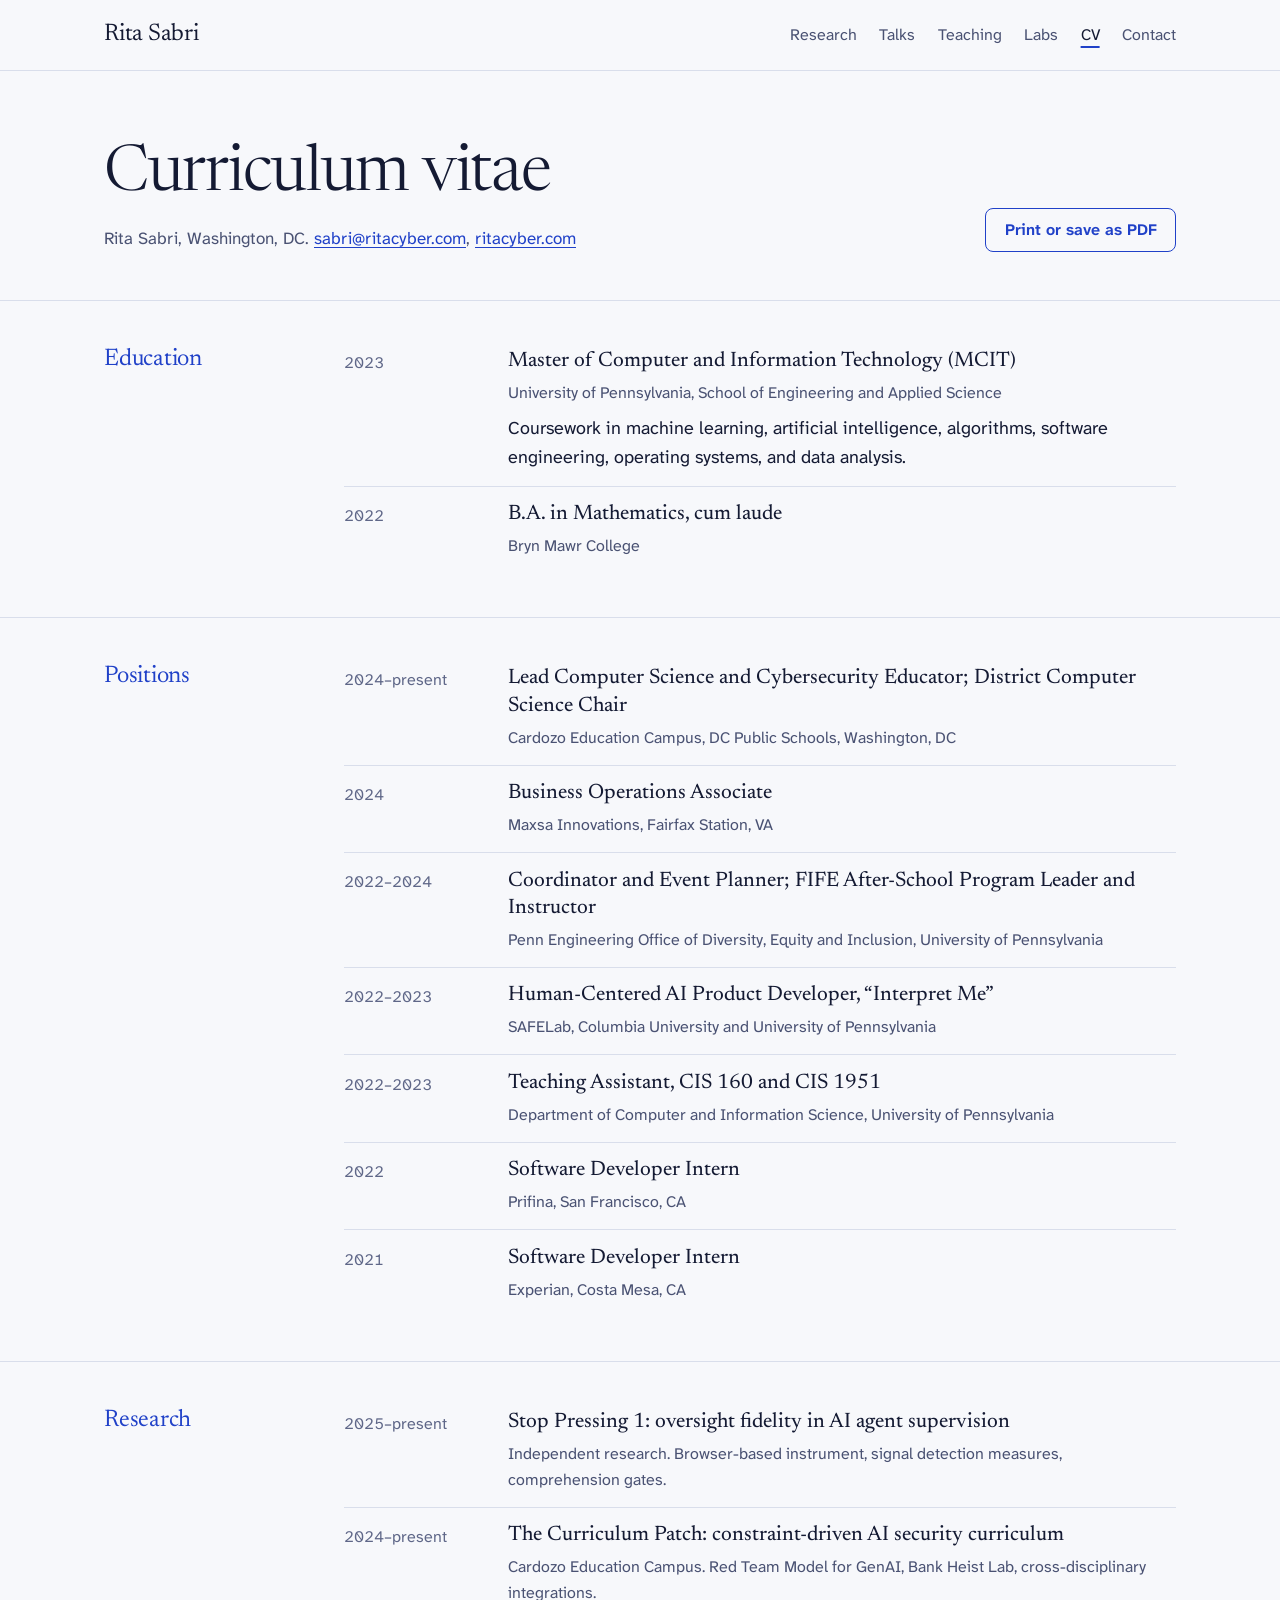
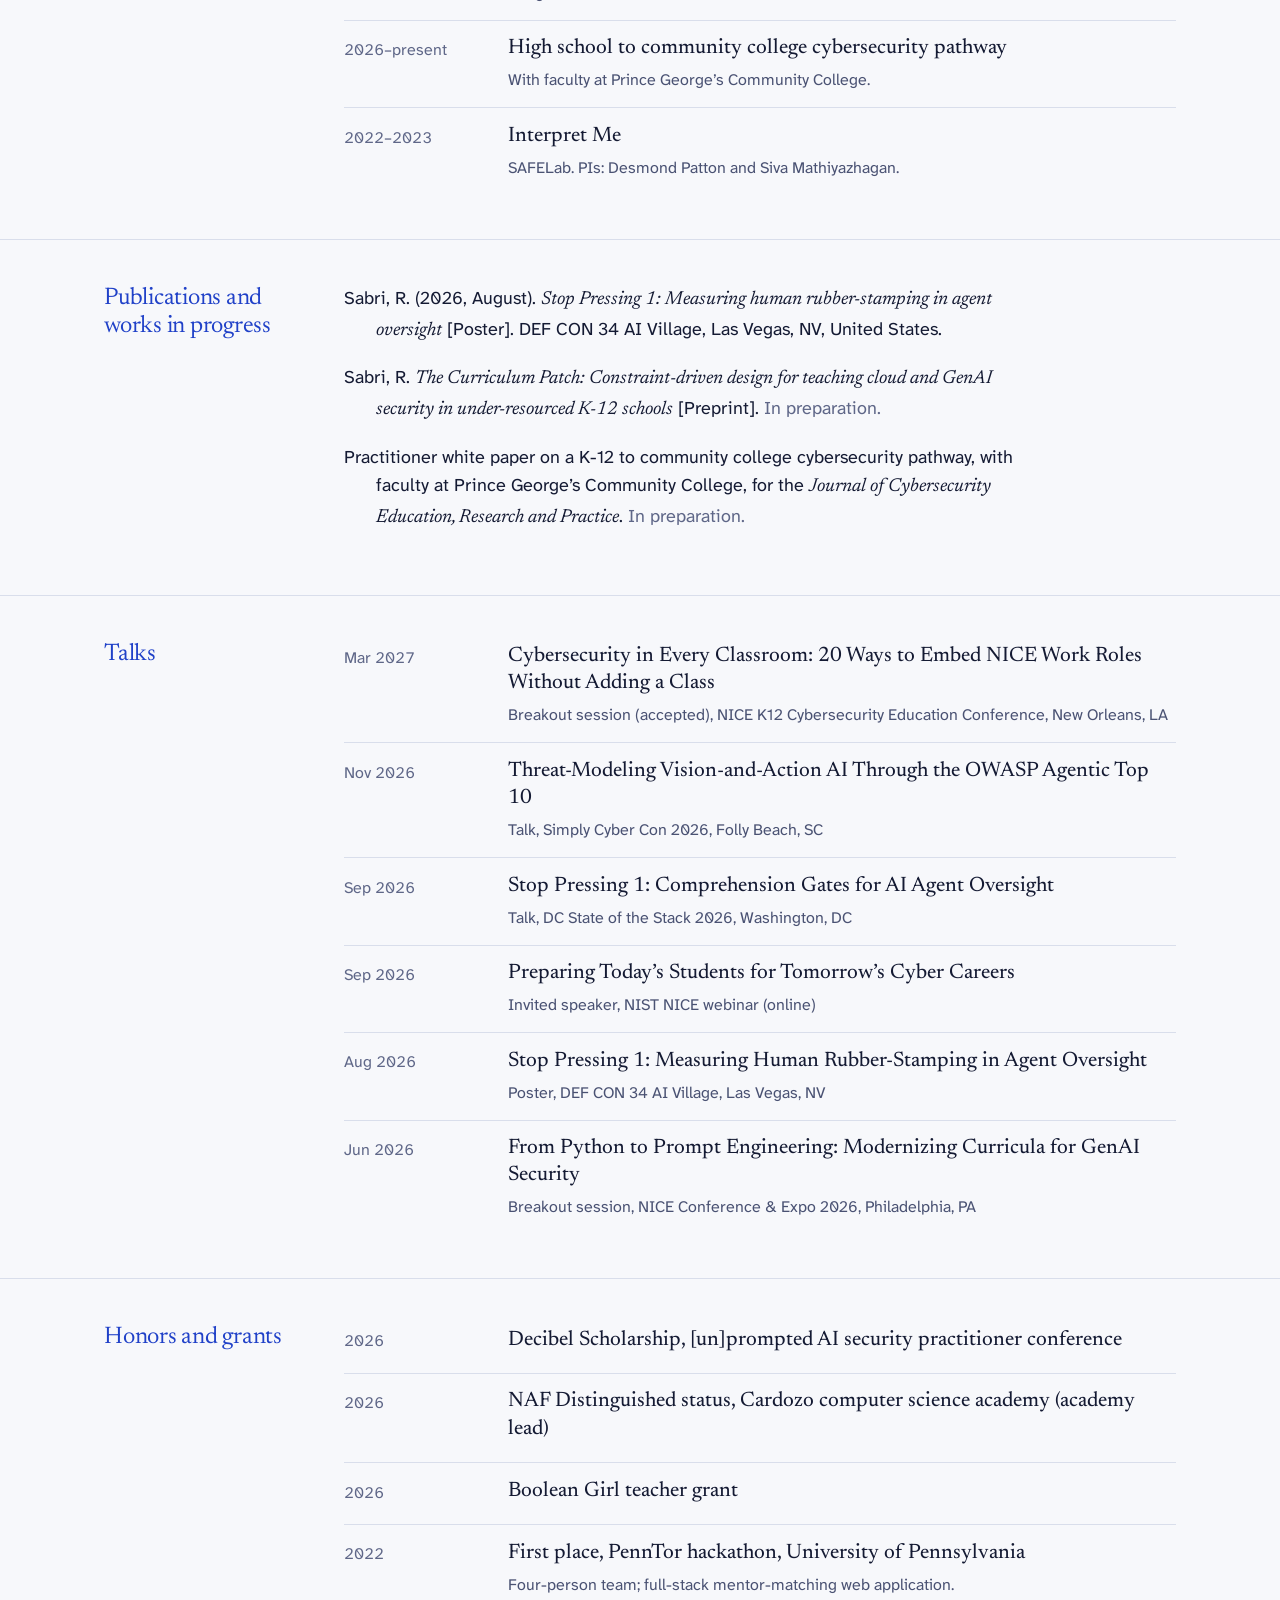
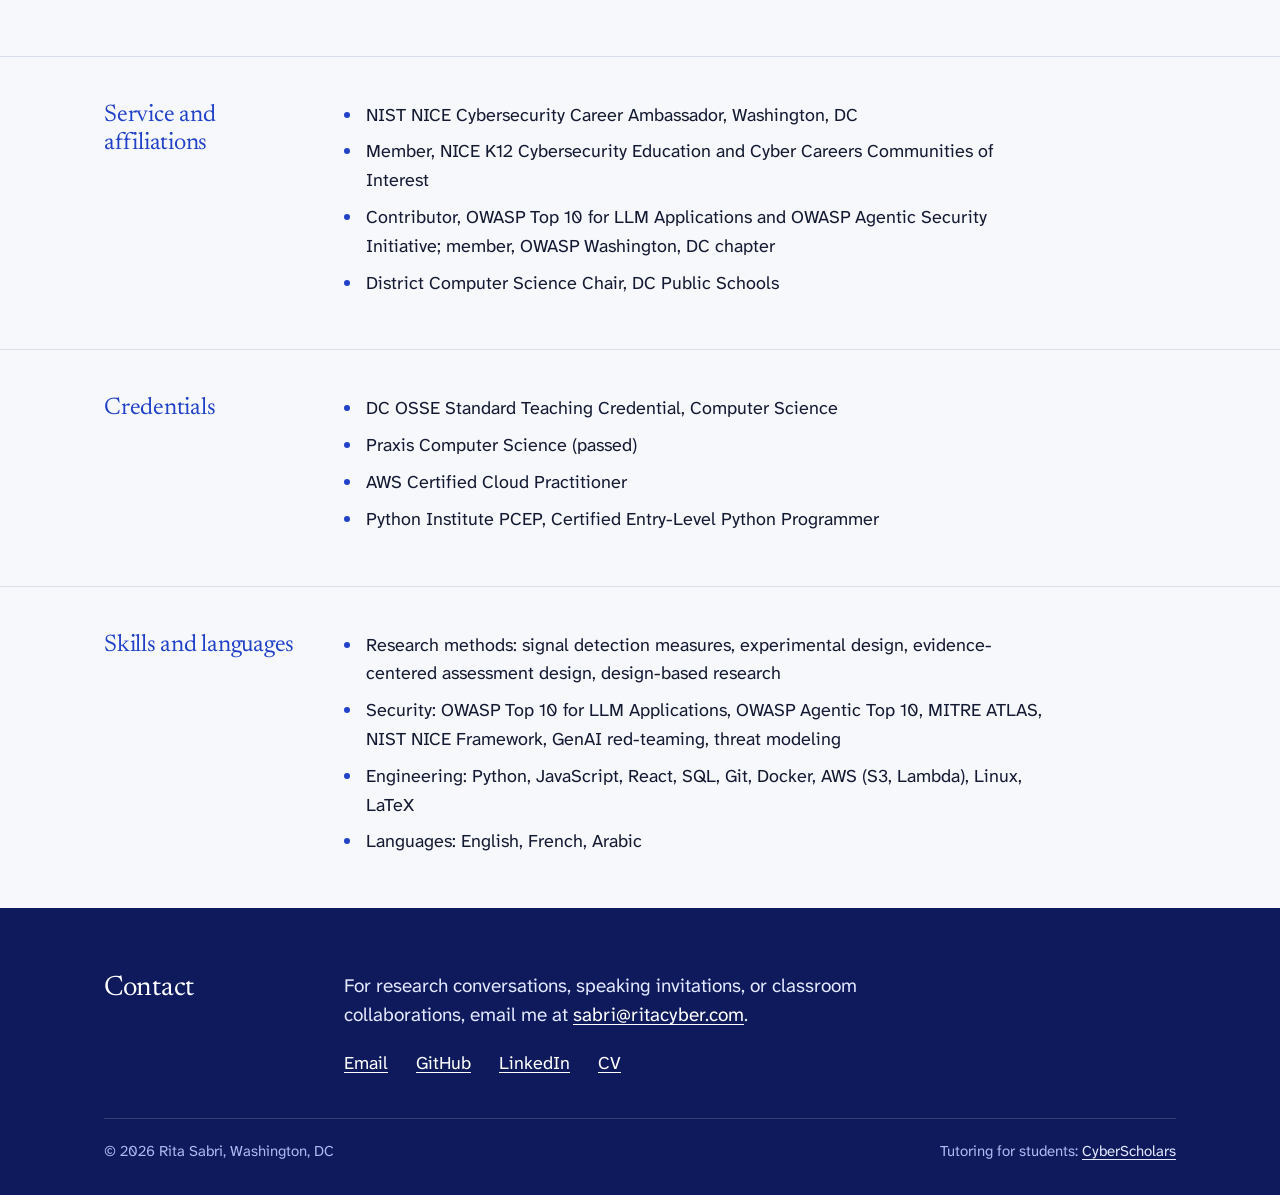
==== cv/index.html @ d837e3ff "Redesign: academic site with full CV, talks, research, labs" ====
<!doctype html>
<html lang="en">
<head>
<meta charset="utf-8">
<meta name="viewport" content="width=device-width, initial-scale=1">
<title>CV | Rita Sabri</title>
<meta name="description" content="Curriculum vitae of Rita Sabri: education, positions, research, talks, honors, and service.">
<link rel="canonical" href="https://ritacyber.com/cv/">
<meta property="og:type" content="website">
<meta property="og:site_name" content="Rita Sabri">
<meta property="og:title" content="Rita Sabri, CV">
<meta property="og:description" content="Curriculum vitae of Rita Sabri: education, positions, research, talks, honors, and service.">
<meta property="og:url" content="https://ritacyber.com/cv/">
<meta property="og:image" content="https://ritacyber.com/assets/og-image.png">
<meta property="og:image:width" content="1200">
<meta property="og:image:height" content="630">
<meta name="twitter:card" content="summary_large_image">
<meta name="theme-color" content="#F7F8FB" media="(prefers-color-scheme: light)">
<meta name="theme-color" content="#0C1126" media="(prefers-color-scheme: dark)">
<link rel="icon" href="../assets/favicon.svg" type="image/svg+xml">
<link rel="preload" href="../assets/fonts/newsreader-latin-standard-normal.woff2" as="font" type="font/woff2" crossorigin>
<link rel="preload" href="../assets/fonts/atkinson-hyperlegible-next-latin-wght-normal.woff2" as="font" type="font/woff2" crossorigin>
<link rel="stylesheet" href="../assets/site.css">
</head>
<body>
<a class="skip-link" href="#main">Skip to content</a>
<header class="site-header">
  <div class="wrap">
    <a class="wordmark" href="../">Rita Sabri</a>
    <nav class="site-nav" aria-label="Main">
      <ul>
        <li><a href="../research/">Research</a></li>
        <li><a href="../talks/">Talks</a></li>
        <li><a href="../teaching/">Teaching</a></li>
        <li><a href="../labs/">Labs</a></li>
        <li><a href="../cv/" aria-current="page">CV</a></li>
        <li><a href="#contact">Contact</a></li>
      </ul>
    </nav>
  </div>
</header>

<main id="main">
<div class="cv-page">
<header class="page-head wrap">
  <div class="cv-head">
    <div>
      <h1>Curriculum vitae</h1>
      <p class="cv-contact">Rita Sabri, Washington, DC. <a href="mailto:sabri@ritacyber.com">sabri@ritacyber.com</a>, <a href="https://ritacyber.com/">ritacyber.com</a></p>
    </div>
    <button type="button" class="btn no-print" data-print hidden>Print or save as PDF</button>
  </div>
</header>

<section class="section" aria-labelledby="cv-education">
  <div class="wrap row">
    <h2 class="margin-label" id="cv-education">Education</h2>
    <ul class="entries">
      <li class="entry">
        <span class="entry-date">2023</span>
        <div class="entry-body">
          <p class="entry-title">Master of Computer and Information Technology (MCIT)</p>
          <p class="entry-meta">University of Pennsylvania, School of Engineering and Applied Science</p>
          <p>Coursework in machine learning, artificial intelligence, algorithms, software engineering, operating systems, and data analysis.</p>
        </div>
      </li>
      <li class="entry">
        <span class="entry-date">2022</span>
        <div class="entry-body">
          <p class="entry-title">B.A. in Mathematics, cum laude</p>
          <p class="entry-meta">Bryn Mawr College</p>
        </div>
      </li>
    </ul>
  </div>
</section>

<section class="section" aria-labelledby="cv-positions">
  <div class="wrap row">
    <h2 class="margin-label" id="cv-positions">Positions</h2>
    <ul class="entries">
      <li class="entry">
        <span class="entry-date">2024&ndash;present</span>
        <div class="entry-body">
          <p class="entry-title">Lead Computer Science and Cybersecurity Educator; District Computer Science Chair</p>
          <p class="entry-meta">Cardozo Education Campus, DC Public Schools, Washington, DC</p>
        </div>
      </li>
      <li class="entry">
        <span class="entry-date">2024</span>
        <div class="entry-body">
          <p class="entry-title">Business Operations Associate</p>
          <p class="entry-meta">Maxsa Innovations, Fairfax Station, VA</p>
        </div>
      </li>
      <li class="entry">
        <span class="entry-date">2022&ndash;2024</span>
        <div class="entry-body">
          <p class="entry-title">Coordinator and Event Planner; FIFE After-School Program Leader and Instructor</p>
          <p class="entry-meta">Penn Engineering Office of Diversity, Equity and Inclusion, University of Pennsylvania</p>
        </div>
      </li>
      <li class="entry">
        <span class="entry-date">2022&ndash;2023</span>
        <div class="entry-body">
          <p class="entry-title">Human-Centered AI Product Developer, &ldquo;Interpret Me&rdquo;</p>
          <p class="entry-meta">SAFELab, Columbia University and University of Pennsylvania</p>
        </div>
      </li>
      <li class="entry">
        <span class="entry-date">2022&ndash;2023</span>
        <div class="entry-body">
          <p class="entry-title">Teaching Assistant, CIS 160 and CIS 1951</p>
          <p class="entry-meta">Department of Computer and Information Science, University of Pennsylvania</p>
        </div>
      </li>
      <li class="entry">
        <span class="entry-date">2022</span>
        <div class="entry-body">
          <p class="entry-title">Software Developer Intern</p>
          <p class="entry-meta">Prifina, San Francisco, CA</p>
        </div>
      </li>
      <li class="entry">
        <span class="entry-date">2021</span>
        <div class="entry-body">
          <p class="entry-title">Software Developer Intern</p>
          <p class="entry-meta">Experian, Costa Mesa, CA</p>
        </div>
      </li>
    </ul>
  </div>
</section>

<section class="section" aria-labelledby="cv-research">
  <div class="wrap row">
    <h2 class="margin-label" id="cv-research">Research</h2>
    <ul class="entries">
      <li class="entry">
        <span class="entry-date">2025&ndash;present</span>
        <div class="entry-body">
          <p class="entry-title">Stop Pressing 1: oversight fidelity in AI agent supervision</p>
          <p class="entry-meta">Independent research. Browser-based instrument, signal detection measures, comprehension gates.</p>
        </div>
      </li>
      <li class="entry">
        <span class="entry-date">2024&ndash;present</span>
        <div class="entry-body">
          <p class="entry-title">The Curriculum Patch: constraint-driven AI security curriculum</p>
          <p class="entry-meta">Cardozo Education Campus. Red Team Model for GenAI, Bank Heist Lab, cross-disciplinary integrations.</p>
        </div>
      </li>
      <li class="entry">
        <span class="entry-date">2026&ndash;present</span>
        <div class="entry-body">
          <p class="entry-title">High school to community college cybersecurity pathway</p>
          <p class="entry-meta">With faculty at Prince George&rsquo;s Community College.</p>
        </div>
      </li>
      <li class="entry">
        <span class="entry-date">2022&ndash;2023</span>
        <div class="entry-body">
          <p class="entry-title">Interpret Me</p>
          <p class="entry-meta">SAFELab. PIs: Desmond Patton and Siva Mathiyazhagan.</p>
        </div>
      </li>
    </ul>
  </div>
</section>

<section class="section" aria-labelledby="cv-pubs">
  <div class="wrap row">
    <h2 class="margin-label" id="cv-pubs">Publications and works in progress</h2>
    <ul class="cites">
      <li>Sabri, R. (2026, August). <cite>Stop Pressing 1: Measuring human rubber-stamping in agent oversight</cite> [Poster]. DEF CON 34 AI Village, Las Vegas, NV, United States.</li>
      <li>Sabri, R. <cite>The Curriculum Patch: Constraint-driven design for teaching cloud and GenAI security in under-resourced K-12 schools</cite> [Preprint]. <span class="status">In preparation.</span></li>
      <li>Practitioner white paper on a K-12 to community college cybersecurity pathway, with faculty at Prince George&rsquo;s Community College, for the <cite>Journal of Cybersecurity Education, Research and Practice</cite>. <span class="status">In preparation.</span></li>
    </ul>
  </div>
</section>

<section class="section" aria-labelledby="cv-talks">
  <div class="wrap row">
    <h2 class="margin-label" id="cv-talks">Talks</h2>
    <ul class="entries">
      <li class="entry">
        <span class="entry-date">Mar 2027</span>
        <div class="entry-body">
          <p class="entry-title">Cybersecurity in Every Classroom: 20 Ways to Embed NICE Work Roles Without Adding a Class</p>
          <p class="entry-meta">Breakout session (accepted), NICE K12 Cybersecurity Education Conference, New Orleans, LA</p>
        </div>
      </li>
      <li class="entry">
        <span class="entry-date">Nov 2026</span>
        <div class="entry-body">
          <p class="entry-title">Threat-Modeling Vision-and-Action AI Through the OWASP Agentic Top 10</p>
          <p class="entry-meta">Talk, Simply Cyber Con 2026, Folly Beach, SC</p>
        </div>
      </li>
      <li class="entry">
        <span class="entry-date">Sep 2026</span>
        <div class="entry-body">
          <p class="entry-title">Stop Pressing 1: Comprehension Gates for AI Agent Oversight</p>
          <p class="entry-meta">Talk, DC State of the Stack 2026, Washington, DC</p>
        </div>
      </li>
      <li class="entry">
        <span class="entry-date">Sep 2026</span>
        <div class="entry-body">
          <p class="entry-title">Preparing Today&rsquo;s Students for Tomorrow&rsquo;s Cyber Careers</p>
          <p class="entry-meta">Invited speaker, NIST NICE webinar (online)</p>
        </div>
      </li>
      <li class="entry">
        <span class="entry-date">Aug 2026</span>
        <div class="entry-body">
          <p class="entry-title">Stop Pressing 1: Measuring Human Rubber-Stamping in Agent Oversight</p>
          <p class="entry-meta">Poster, DEF CON 34 AI Village, Las Vegas, NV</p>
        </div>
      </li>
      <li class="entry">
        <span class="entry-date">Jun 2026</span>
        <div class="entry-body">
          <p class="entry-title">From Python to Prompt Engineering: Modernizing Curricula for GenAI Security</p>
          <p class="entry-meta">Breakout session, NICE Conference &amp; Expo 2026, Philadelphia, PA</p>
        </div>
      </li>
    </ul>
  </div>
</section>

<section class="section" aria-labelledby="cv-honors">
  <div class="wrap row">
    <h2 class="margin-label" id="cv-honors">Honors and grants</h2>
    <ul class="entries">
      <li class="entry">
        <span class="entry-date">2026</span>
        <div class="entry-body">
          <p class="entry-title">Decibel Scholarship, [un]prompted AI security practitioner conference</p>
        </div>
      </li>
      <li class="entry">
        <span class="entry-date">2026</span>
        <div class="entry-body">
          <p class="entry-title">NAF Distinguished status, Cardozo computer science academy (academy lead)</p>
        </div>
      </li>
      <li class="entry">
        <span class="entry-date">2026</span>
        <div class="entry-body">
          <p class="entry-title">Boolean Girl teacher grant</p>
        </div>
      </li>
      <li class="entry">
        <span class="entry-date">2022</span>
        <div class="entry-body">
          <p class="entry-title">First place, PennTor hackathon, University of Pennsylvania</p>
          <p class="entry-meta">Four-person team; full-stack mentor-matching web application.</p>
        </div>
      </li>
    </ul>
  </div>
</section>

<section class="section" aria-labelledby="cv-service">
  <div class="wrap row">
    <h2 class="margin-label" id="cv-service">Service and affiliations</h2>
    <ul class="plain-list">
      <li>NIST NICE Cybersecurity Career Ambassador, Washington, DC</li>
      <li>Member, NICE K12 Cybersecurity Education and Cyber Careers Communities of Interest</li>
      <li>Contributor, OWASP Top 10 for LLM Applications and OWASP Agentic Security Initiative; member, OWASP Washington, DC chapter</li>
      <li>District Computer Science Chair, DC Public Schools</li>
    </ul>
  </div>
</section>

<section class="section" aria-labelledby="cv-credentials">
  <div class="wrap row">
    <h2 class="margin-label" id="cv-credentials">Credentials</h2>
    <ul class="plain-list">
      <li>DC OSSE Standard Teaching Credential, Computer Science</li>
      <li>Praxis Computer Science (passed)</li>
      <li>AWS Certified Cloud Practitioner</li>
      <li>Python Institute PCEP, Certified Entry-Level Python Programmer</li>
    </ul>
  </div>
</section>

<section class="section" aria-labelledby="cv-skills">
  <div class="wrap row">
    <h2 class="margin-label" id="cv-skills">Skills and languages</h2>
    <ul class="plain-list">
      <li>Research methods: signal detection measures, experimental design, evidence-centered assessment design, design-based research</li>
      <li>Security: OWASP Top 10 for LLM Applications, OWASP Agentic Top 10, MITRE ATLAS, NIST NICE Framework, GenAI red-teaming, threat modeling</li>
      <li>Engineering: Python, JavaScript, React, SQL, Git, Docker, AWS (S3, Lambda), Linux, LaTeX</li>
      <li>Languages: English, French, Arabic</li>
    </ul>
  </div>
</section>
</div>
</main>

<footer class="site-footer" id="contact">
  <div class="wrap">
    <div class="footer-grid">
      <h2>Contact</h2>
      <div>
        <p class="contact-lede">For research conversations, speaking invitations, or classroom collaborations, email me at <a href="mailto:sabri@ritacyber.com">sabri@ritacyber.com</a>.</p>
        <ul class="contact-links">
          <li><a href="mailto:sabri@ritacyber.com">Email</a></li>
          <li><a href="https://github.com/ritasabri">GitHub</a></li>
          <li><a href="https://www.linkedin.com/in/rita-sabri-b4225b107/">LinkedIn</a></li>
          <li><a href="../cv/">CV</a></li>
        </ul>
      </div>
    </div>
    <div class="fineprint">
      <span>&copy; <span data-year>2026</span> Rita Sabri, Washington, DC</span>
      <span>Tutoring for students: <a href="../tutoring/">CyberScholars</a></span>
    </div>
  </div>
</footer>

<script src="../assets/site.js" defer></script>
</body>
</html>
---- assets/site.css ----
/* ==========================================================================
   ritacyber.com
   Cobalt ink on paper, with a highlighter for the few things worth marking.
   Type: Newsreader (headings), Atkinson Hyperlegible Next (text),
         Atkinson Hyperlegible Mono (the agent prompt only).
   Fonts are self-hosted in /assets/fonts (SIL Open Font License).
   ========================================================================== */

@font-face {
  font-family: "Newsreader";
  src: url("fonts/newsreader-latin-standard-normal.woff2") format("woff2-variations"),
       url("fonts/newsreader-latin-standard-normal.woff2") format("woff2");
  font-weight: 200 800;
  font-style: normal;
  font-display: swap;
}
@font-face {
  font-family: "Newsreader";
  src: url("fonts/newsreader-latin-wght-italic.woff2") format("woff2-variations"),
       url("fonts/newsreader-latin-wght-italic.woff2") format("woff2");
  font-weight: 200 800;
  font-style: italic;
  font-display: swap;
}
@font-face {
  font-family: "Atkinson Hyperlegible Next";
  src: url("fonts/atkinson-hyperlegible-next-latin-wght-normal.woff2") format("woff2-variations"),
       url("fonts/atkinson-hyperlegible-next-latin-wght-normal.woff2") format("woff2");
  font-weight: 200 800;
  font-style: normal;
  font-display: swap;
}
@font-face {
  font-family: "Atkinson Hyperlegible Next";
  src: url("fonts/atkinson-hyperlegible-next-latin-wght-italic.woff2") format("woff2-variations"),
       url("fonts/atkinson-hyperlegible-next-latin-wght-italic.woff2") format("woff2");
  font-weight: 200 800;
  font-style: italic;
  font-display: swap;
}
@font-face {
  font-family: "Atkinson Hyperlegible Mono";
  src: url("fonts/atkinson-hyperlegible-mono-latin-wght-normal.woff2") format("woff2-variations"),
       url("fonts/atkinson-hyperlegible-mono-latin-wght-normal.woff2") format("woff2");
  font-weight: 200 800;
  font-style: normal;
  font-display: swap;
}

/* ---------- Tokens ---------- */
:root {
  --paper: #F7F8FB;
  --sheet: #FFFFFF;
  --ink: #141A33;
  --ink-2: #4A5273;
  --ink-3: #5F6788;
  --cobalt: #2041C8;
  --cobalt-tint: #E6EBFA;
  --on-cobalt: #FFFFFF;
  --night: #0E1A5C;
  --night-text: #E3E8FF;
  --night-muted: #AEB9F2;
  --hl: #F7E36A;
  --rule: #D9DEEB;

  --serif: "Newsreader", "Iowan Old Style", Georgia, serif;
  --sans: "Atkinson Hyperlegible Next", "Atkinson Hyperlegible", system-ui, -apple-system, "Segoe UI", sans-serif;
  --mono: "Atkinson Hyperlegible Mono", ui-monospace, "SF Mono", Menlo, Consolas, monospace;

  --margin-col: 12rem;
  color-scheme: light;
}

@media (prefers-color-scheme: dark) {
  :root:not([data-theme="light"]) {
    --paper: #0C1126;
    --sheet: #121A36;
    --ink: #E6E9F5;
    --ink-2: #AEB5D2;
    --ink-3: #959DBF;
    --cobalt: #93A9FF;
    --cobalt-tint: #1B2550;
    --on-cobalt: #0C1126;
    --night: #070D2E;
    --hl: rgba(247, 214, 64, 0.42);
    --rule: #263055;
    color-scheme: dark;
  }
}
:root[data-theme="dark"] {
  --paper: #0C1126;
  --sheet: #121A36;
  --ink: #E6E9F5;
  --ink-2: #AEB5D2;
  --ink-3: #959DBF;
  --cobalt: #93A9FF;
  --cobalt-tint: #1B2550;
  --on-cobalt: #0C1126;
  --night: #070D2E;
  --hl: rgba(247, 214, 64, 0.42);
  --rule: #263055;
  color-scheme: dark;
}

/* ---------- Base ---------- */
*, *::before, *::after { box-sizing: border-box; }

html {
  -webkit-text-size-adjust: 100%;
  text-size-adjust: 100%;
  scroll-padding-top: 1.5rem;
}

body {
  margin: 0;
  background: var(--paper);
  color: var(--ink);
  font-family: var(--sans);
  font-size: 1.125rem;
  line-height: 1.6;
  font-kerning: normal;
  -webkit-font-smoothing: antialiased;
}

img { max-width: 100%; height: auto; display: block; }

p { margin: 0 0 1rem; }

a {
  color: var(--cobalt);
  text-decoration-line: underline;
  text-decoration-thickness: 1px;
  text-underline-offset: 0.18em;
}
a:hover { text-decoration-thickness: 2px; }

:focus-visible {
  outline: 3px solid var(--cobalt);
  outline-offset: 3px;
  border-radius: 3px;
}

::selection { background: var(--hl); color: var(--ink); }

h1, h2, h3, h4 {
  font-family: var(--serif);
  font-weight: 400;
  font-optical-sizing: auto;
  color: var(--ink);
  line-height: 1.15;
  letter-spacing: -0.01em;
  margin: 0 0 0.5em;
}

em, cite { font-style: italic; }
cite { font-family: var(--serif); font-size: 1.04em; }

code, kbd, pre { font-family: var(--mono); }
:where(p, li, dd) > code {
  font-size: 0.9em;
  padding: 0.08em 0.32em;
  border-radius: 4px;
  background: var(--cobalt-tint);
  color: var(--ink);
}

/* The highlighter: used on a phrase or two per page, never in headings. */
mark {
  color: inherit;
  background: linear-gradient(100deg, transparent 0.15em, var(--hl) 0.3em, var(--hl) calc(100% - 0.3em), transparent calc(100% - 0.15em));
  background-size: 100% 0.95em;
  background-position: 0 72%;
  background-repeat: no-repeat;
  padding: 0 0.15em;
  -webkit-box-decoration-break: clone;
  box-decoration-break: clone;
}

.skip-link {
  position: absolute;
  left: 1rem;
  top: -4rem;
  z-index: 10;
  background: var(--cobalt);
  color: var(--on-cobalt);
  padding: 0.6rem 1rem;
  border-radius: 6px;
  text-decoration: none;
}
.skip-link:focus { top: 1rem; }

.visually-hidden {
  position: absolute !important;
  width: 1px; height: 1px;
  overflow: hidden;
  clip: rect(0 0 0 0);
  white-space: nowrap;
}

/* ---------- Layout ---------- */
.wrap {
  max-width: 72rem;
  margin-inline: auto;
  padding-inline: clamp(1rem, 4vw, 2.5rem);
}

/* A two-column "page with a margin": section names and dates live in the
   margin, the reading column stays under ~70 characters. */
.row {
  display: grid;
  gap: 1rem 3rem;
}
@media (min-width: 56rem) {
  .row { grid-template-columns: var(--margin-col) minmax(0, 1fr); }
}

.section {
  padding-block: clamp(2.75rem, 6vw, 4.75rem);
  border-top: 1px solid var(--rule);
}

.margin-label {
  font-family: var(--serif);
  font-size: 1.5rem;
  line-height: 1.2;
  color: var(--cobalt);
  margin: 0;
}
@media (min-width: 56rem) {
  .margin-label { position: sticky; top: 1.5rem; align-self: start; }
}

.measure { max-width: 40rem; }
.more { margin: 1.5rem 0 0; }

/* ---------- Header ---------- */
.site-header {
  border-bottom: 1px solid var(--rule);
}
.site-header .wrap {
  display: flex;
  flex-wrap: wrap;
  align-items: baseline;
  justify-content: space-between;
  gap: 0.4rem 2rem;
  padding-block: 1.1rem;
}
.wordmark {
  font-family: var(--serif);
  font-size: 1.5rem;
  line-height: 1.2;
  color: var(--ink);
  text-decoration: none;
  letter-spacing: -0.01em;
}
.site-nav ul {
  display: flex;
  flex-wrap: wrap;
  gap: 0.15rem 1.4rem;
  list-style: none;
  margin: 0;
  padding: 0;
}
.site-nav a {
  display: inline-block;
  padding-block: 0.3rem;
  font-size: 1rem;
  color: var(--ink-2);
  text-decoration: none;
}
.site-nav a:hover { color: var(--ink); text-decoration: underline; text-decoration-color: var(--rule); text-decoration-thickness: 2px; text-underline-offset: 0.4em; }
.site-nav a[aria-current="page"] {
  color: var(--ink);
  text-decoration: underline;
  text-decoration-color: var(--cobalt);
  text-decoration-thickness: 2px;
  text-underline-offset: 0.4em;
}
@media (max-width: 30rem) {
  .site-nav ul { gap: 0.1rem 1rem; }
}

/* ---------- Buttons ---------- */
.actions {
  display: flex;
  flex-wrap: wrap;
  gap: 0.75rem;
  margin-top: 1.75rem;
}
.btn {
  display: inline-flex;
  align-items: center;
  gap: 0.5rem;
  padding: 0.7rem 1.15rem;
  border: 1.5px solid var(--cobalt);
  border-radius: 8px;
  background: transparent;
  color: var(--cobalt);
  font: inherit;
  font-size: 1rem;
  font-weight: 650;
  line-height: 1.2;
  text-decoration: none;
  cursor: pointer;
}
.btn:hover { background: var(--cobalt-tint); }
.btn-primary {
  background: var(--cobalt);
  color: var(--on-cobalt);
}
.btn-primary:hover { background: var(--cobalt); filter: brightness(1.12); }

/* ---------- Home: hero ---------- */
.hero { padding-block: clamp(2.75rem, 7vw, 5.5rem) clamp(2.75rem, 6vw, 4.5rem); }
.hero-grid {
  display: grid;
  gap: 2.75rem;
  align-items: center;
}
@media (min-width: 62rem) {
  .hero-grid { grid-template-columns: minmax(0, 1.2fr) minmax(0, 1fr); gap: 4rem; }
}
.portrait {
  width: 6.5rem;
  height: 6.5rem;
  border-radius: 50%;
  object-fit: cover;
  margin-bottom: 1.5rem;
  border: 3px solid var(--sheet);
  box-shadow: 0 0 0 1px var(--rule);
}
.name {
  font-size: clamp(3rem, 7.5vw, 4.75rem);
  font-weight: 340;
  line-height: 0.98;
  letter-spacing: -0.025em;
  margin: 0 0 1.25rem;
}
.role {
  font-family: var(--serif);
  font-size: clamp(1.375rem, 2.4vw, 1.75rem);
  line-height: 1.32;
  max-width: 33rem;
  margin: 0 0 1.25rem;
}
.intro {
  max-width: 37rem;
  color: var(--ink-2);
  margin: 0;
}
.creds {
  max-width: 37rem;
  margin: 1rem 0 0;
  padding-top: 1rem;
  border-top: 1px solid var(--rule);
  color: var(--ink-3);
  font-size: 1rem;
  line-height: 1.55;
}

/* ---------- Home: the agent approval prompt ---------- */
.prompt { margin: 0; }
.prompt-card {
  background: var(--night);
  color: var(--night-text);
  border-radius: 14px;
  padding: 1.4rem 1.5rem 1.5rem;
  box-shadow: 0 30px 60px -36px rgba(14, 26, 92, 0.65);
  font-size: 1.0625rem;
}
@media (prefers-color-scheme: dark) {
  :root:not([data-theme="light"]) .prompt-card { box-shadow: 0 0 0 1px var(--rule); }
}
:root[data-theme="dark"] .prompt-card { box-shadow: 0 0 0 1px var(--rule); }

.prompt-bar {
  display: flex;
  align-items: center;
  gap: 0.55rem;
  margin: 0 0 1.1rem;
  color: var(--night-muted);
  font-size: 0.9375rem;
}
.prompt-bar .dot {
  width: 0.55rem;
  height: 0.55rem;
  border-radius: 50%;
  background: #7C93FF;
  flex: none;
}
.prompt-bar code { font-size: 0.9em; color: var(--night-text); }
.prompt-text { margin: 0 0 0.5rem; }
.prompt-cmd {
  margin: 0 0 1.1rem;
  padding: 0.8rem 1rem;
  border-radius: 8px;
  background: rgba(255, 255, 255, 0.07);
  border: 1px solid rgba(255, 255, 255, 0.14);
  color: #FFFFFF;
  font-size: 1.125rem;
  line-height: 1.4;
  overflow-x: auto;
}
.prompt-cmd .typo { border-radius: 2px; }
.prompt-cmd .typo.is-marked {
  color: #141A33;
  background: linear-gradient(#F7E36A, #F7E36A) no-repeat left / 100% 100%;
}
@media (prefers-reduced-motion: no-preference) {
  .prompt-cmd .typo.is-marked { animation: swipe 0.45s 0.05s ease-out both; }
  @keyframes swipe {
    from { background-size: 0% 100%; color: #FFFFFF; }
    to { background-size: 100% 100%; color: #141A33; }
  }
}
.prompt-actions {
  display: flex;
  flex-wrap: wrap;
  gap: 0.75rem;
  margin-top: 0.75rem;
}
.prompt-actions[hidden] { display: none; }
.prompt-actions button {
  display: inline-flex;
  align-items: center;
  gap: 0.65rem;
  padding: 0.55rem 1.05rem 0.55rem 0.6rem;
  border: 1px solid rgba(255, 255, 255, 0.28);
  border-radius: 8px;
  background: transparent;
  color: #FFFFFF;
  font: inherit;
  font-size: 1rem;
  cursor: pointer;
}
.prompt-actions button:hover { background: rgba(255, 255, 255, 0.09); }
.prompt-card :focus-visible { outline-color: #F7E36A; }
.prompt-actions kbd {
  display: inline-block;
  min-width: 1.7rem;
  padding: 0.1rem 0.4rem;
  border-radius: 5px;
  background: #FFFFFF;
  color: var(--night);
  font-size: 0.9375rem;
  text-align: center;
  box-shadow: 0 2px 0 #AEB9F2;
}
.prompt-result:empty { display: none; }
.prompt-result {
  margin-top: 1.1rem;
  padding-top: 1.1rem;
  border-top: 1px solid rgba(255, 255, 255, 0.16);
}
.prompt-result p { margin: 0 0 0.75rem; }
.prompt-result p:last-child { margin-bottom: 0; }
.prompt-result strong { color: #FFFFFF; }
.prompt-result code { color: #FFFFFF; background: rgba(255, 255, 255, 0.1); }
.prompt-result a { color: #FFFFFF; }
.prompt-result .linklike {
  margin-left: 1rem;
  padding: 0;
  border: 0;
  background: none;
  color: var(--night-muted);
  font: inherit;
  text-decoration: underline;
  text-underline-offset: 0.18em;
  cursor: pointer;
}
.prompt-fallback { margin-top: 0.75rem; color: var(--night-muted); }
.prompt-fallback summary { cursor: pointer; color: #FFFFFF; }
.prompt-fallback p { margin: 0.5rem 0 0; }
.prompt figcaption {
  margin-top: 0.85rem;
  font-size: 0.9375rem;
  color: var(--ink-2);
}

/* ---------- Lists: news, entries, facts ---------- */
.news {
  list-style: none;
  margin: 0;
  padding: 0;
  max-width: 44rem;
}
.news li {
  display: grid;
  grid-template-columns: 5.75rem minmax(0, 1fr);
  gap: 0 1.25rem;
  padding: 1rem 0;
  border-top: 1px solid var(--rule);
}
.news li:first-child { border-top: 0; padding-top: 0.2rem; }
.news time, .entry-date {
  color: var(--ink-3);
  font-size: 1rem;
  font-variant-numeric: tabular-nums;
  padding-top: 0.12rem;
  white-space: nowrap;
}
.news p { margin: 0; }
@media (max-width: 30rem) {
  .news li { grid-template-columns: 1fr; gap: 0.15rem; }
  .news time { font-size: 0.9375rem; }
}

.tag {
  display: inline-block;
  margin-left: 0.35rem;
  padding: 0.02rem 0.55rem;
  border-radius: 999px;
  background: var(--cobalt-tint);
  color: var(--cobalt);
  font-size: 0.8125rem;
  font-weight: 650;
  line-height: 1.5;
  vertical-align: 0.12em;
  white-space: nowrap;
  font-family: var(--sans);
  letter-spacing: 0;
}

.entries {
  list-style: none;
  margin: 0;
  padding: 0;
}
.entry {
  display: grid;
  gap: 0.2rem 1.5rem;
  padding: 1.35rem 0;
  border-top: 1px solid var(--rule);
}
.entry:first-child { border-top: 0; padding-top: 0.2rem; }
@media (min-width: 40rem) {
  .entry { grid-template-columns: 8.75rem minmax(0, 1fr); }
}
.entry-body { max-width: 44rem; }
.entry-title {
  font-family: var(--serif);
  font-size: 1.3125rem;
  font-weight: 450;
  line-height: 1.3;
  margin: 0 0 0.3rem;
}
.entry-meta {
  margin: 0;
  color: var(--ink-2);
  font-size: 1rem;
}
.entry-body > p:not(.entry-meta):not(.entry-title) { margin: 0.5rem 0 0; }
.entry-links {
  display: flex;
  flex-wrap: wrap;
  gap: 0.25rem 1.25rem;
  margin: 0.5rem 0 0;
  padding: 0;
  list-style: none;
  font-size: 1rem;
}

.facts-list {
  margin: 1.25rem 0 0;
  padding-left: 1.2rem;
}
.facts-list li { margin-bottom: 0.5rem; padding-left: 0.25rem; }
.facts-list li::marker { color: var(--cobalt); }

.subhead {
  font-family: var(--serif);
  font-size: 1.5rem;
  margin: 2.75rem 0 1rem;
}
.subhead:first-child { margin-top: 0; }

/* ---------- Home: research threads ---------- */
.threads {
  display: grid;
  gap: 2rem 2.25rem;
}
@media (min-width: 48rem) {
  .threads { grid-template-columns: repeat(3, minmax(0, 1fr)); }
}
.thread {
  border-top: 2px solid var(--cobalt);
  padding-top: 1rem;
}
.thread h3 {
  font-size: 1.5rem;
  line-height: 1.2;
  margin: 0 0 0.6rem;
}
.thread h3 a { color: var(--ink); text-decoration-color: var(--rule); }
.thread h3 a:hover { text-decoration-color: var(--cobalt); }
.thread p { margin: 0; color: var(--ink-2); font-size: 1.0625rem; }

/* ---------- Inner pages ---------- */
.page-head { padding-block: clamp(2.5rem, 6vw, 4.5rem) clamp(2rem, 4vw, 3rem); }
.page-head h1 {
  font-size: clamp(2.6rem, 6vw, 4rem);
  font-weight: 340;
  line-height: 1.02;
  letter-spacing: -0.02em;
  margin: 0 0 1rem;
}
.lede {
  max-width: 40rem;
  margin: 0;
  font-size: clamp(1.1875rem, 2vw, 1.3125rem);
  line-height: 1.5;
  color: var(--ink-2);
}

/* Research projects */
.project + .project {
  margin-top: 3rem;
  padding-top: 3rem;
  border-top: 1px solid var(--rule);
}
.project h3 {
  font-size: clamp(1.625rem, 2.8vw, 2rem);
  line-height: 1.15;
  margin: 0 0 0.35rem;
}
.project .when {
  margin: 0 0 1.25rem;
  color: var(--ink-3);
  font-size: 1rem;
}
.project-body { max-width: 42rem; }
.dl {
  display: grid;
  gap: 0.35rem 1.5rem;
  margin: 1.5rem 0 0;
  max-width: 42rem;
}
@media (min-width: 40rem) {
  .dl { grid-template-columns: 7.5rem minmax(0, 1fr); }
}
.dl dt {
  font-weight: 700;
  font-size: 1rem;
  padding-top: 0.12rem;
}
.dl dd { margin: 0 0 0.75rem; }
.dl dd ul { margin: 0; padding-left: 1.1rem; }
.dl dd li { margin-bottom: 0.35rem; }

/* Citations with hanging indents */
.cites {
  list-style: none;
  margin: 0;
  padding: 0;
  max-width: 44rem;
}
.cites li {
  margin: 0 0 1.1rem;
  padding-left: 2rem;
  text-indent: -2rem;
}
.cites .status { color: var(--ink-3); }

/* Labs */
.lab + .lab {
  margin-top: 3rem;
  padding-top: 3rem;
  border-top: 1px solid var(--rule);
}
.lab h3 { font-size: clamp(1.625rem, 2.8vw, 2rem); margin: 0 0 0.35rem; }
.lab .when { margin: 0 0 1rem; color: var(--ink-3); font-size: 1rem; }
.lab-body { max-width: 42rem; }

/* Topics list on the talks page */
.topics {
  list-style: none;
  margin: 0;
  padding: 0;
  display: grid;
  gap: 1.5rem 2.25rem;
}
@media (min-width: 48rem) { .topics { grid-template-columns: repeat(2, minmax(0, 1fr)); } }
.topics h3 { font-size: 1.3125rem; margin: 0 0 0.35rem; }
.topics p { margin: 0; color: var(--ink-2); font-size: 1.0625rem; }

/* CV */
.cv-head { display: flex; flex-wrap: wrap; align-items: end; justify-content: space-between; gap: 1.25rem 2rem; }
.cv-contact { margin: 0; color: var(--ink-2); font-size: 1.0625rem; }
.plain-list { margin: 0; padding-left: 1.2rem; max-width: 44rem; }
.plain-list li { margin-bottom: 0.5rem; padding-left: 0.2rem; }
.plain-list li::marker { color: var(--cobalt); }

.cv-page .section { padding-block: clamp(1.75rem, 3.5vw, 2.75rem); }
.cv-page .entry { padding-block: 0.9rem; }
.cv-page .entry:first-child { padding-top: 0.2rem; }

/* ---------- Footer ---------- */
.site-footer {
  background: var(--night);
  color: var(--night-text);
}
.site-footer .wrap { padding-block: clamp(2.75rem, 6vw, 4rem) 2rem; }
.site-footer h2 {
  color: #FFFFFF;
  font-size: 1.75rem;
  margin: 0;
}
.site-footer a { color: #FFFFFF; }
.contact-lede { max-width: 38rem; margin: 0 0 1.25rem; font-size: 1.1875rem; line-height: 1.5; }
.contact-links {
  display: flex;
  flex-wrap: wrap;
  gap: 0.5rem 1.75rem;
  margin: 0;
  padding: 0;
  list-style: none;
}
.fineprint {
  display: flex;
  flex-wrap: wrap;
  justify-content: space-between;
  gap: 0.5rem 2rem;
  margin-top: 2.5rem;
  padding-top: 1.25rem;
  border-top: 1px solid rgba(255, 255, 255, 0.16);
  color: var(--night-muted);
  font-size: 0.9375rem;
}
.fineprint a { color: var(--night-text); }
.footer-grid { display: grid; gap: 1rem 3rem; }
@media (min-width: 56rem) { .footer-grid { grid-template-columns: var(--margin-col) minmax(0, 1fr); } }

/* ---------- 404 ---------- */
.notfound { padding-block: clamp(3rem, 10vw, 7rem); }

/* ---------- Print (the CV page prints cleanly) ---------- */
@media print {
  :root {
    --paper: #FFFFFF; --ink: #000000; --ink-2: #222222; --ink-3: #444444;
    --cobalt: #0E1A5C; --rule: #BBBBBB;
  }
  body { font-size: 10pt; line-height: 1.35; background: #FFFFFF; }
  .site-header, .site-footer, .skip-link, .no-print { display: none !important; }
  a { color: inherit; text-decoration: none; }
  .wrap { max-width: none; padding-inline: 0; }
  .page-head { padding-block: 0 10pt; }
  .page-head h1 { font-size: 22pt; margin-bottom: 4pt; }
  .section { padding-block: 9pt; break-inside: auto; }
  .row { display: block; }
  .margin-label { position: static; font-size: 12.5pt; margin: 0 0 4pt; break-after: avoid; }
  .cv-page .section { padding-block: 6pt; }
  .entry, .cv-page .entry { grid-template-columns: 6.5rem minmax(0, 1fr); padding: 3pt 0; break-inside: avoid; }
  .entry-body > p:not(.entry-meta):not(.entry-title) { margin-top: 2pt; }
  .plain-list li { margin-bottom: 2pt; }
  .entry-title { font-size: 11pt; }
  .entry-meta, .entry-date { font-size: 9.5pt; }
  .cites li { margin-bottom: 5pt; break-inside: avoid; }
}
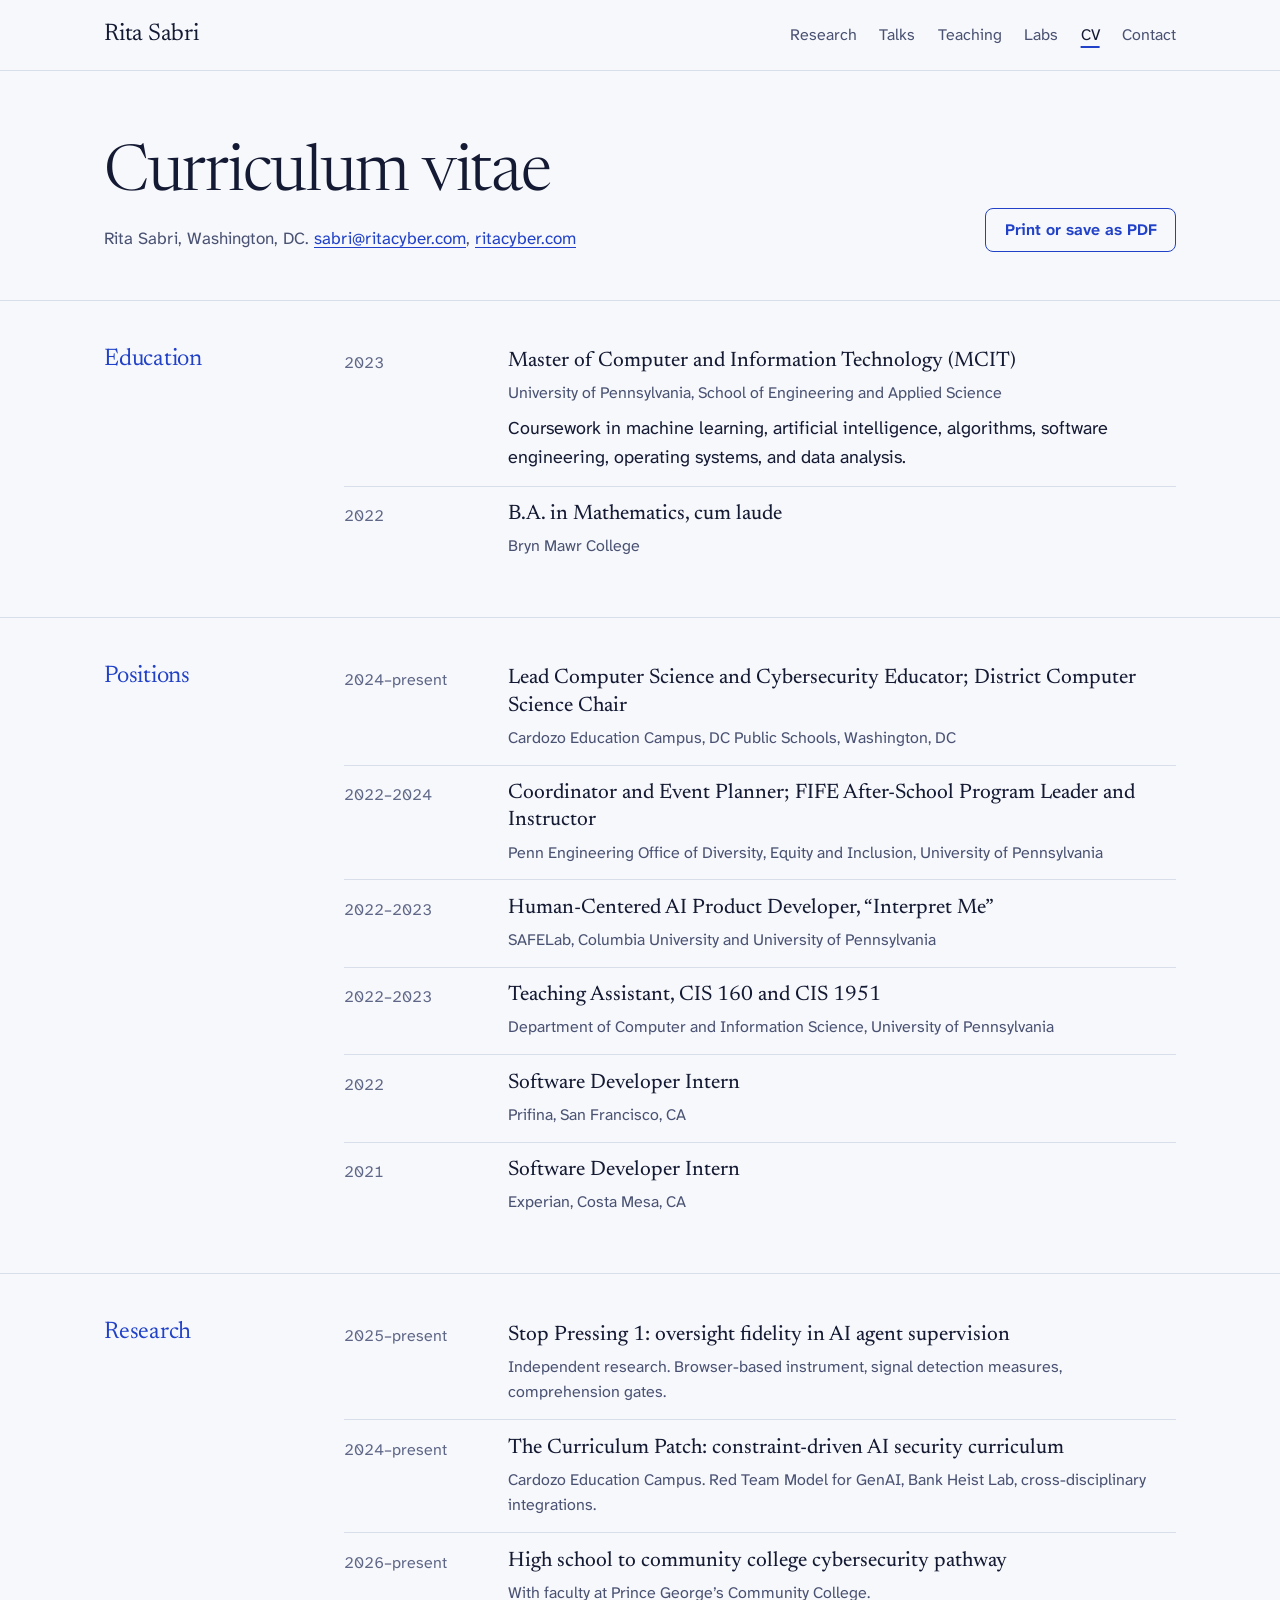
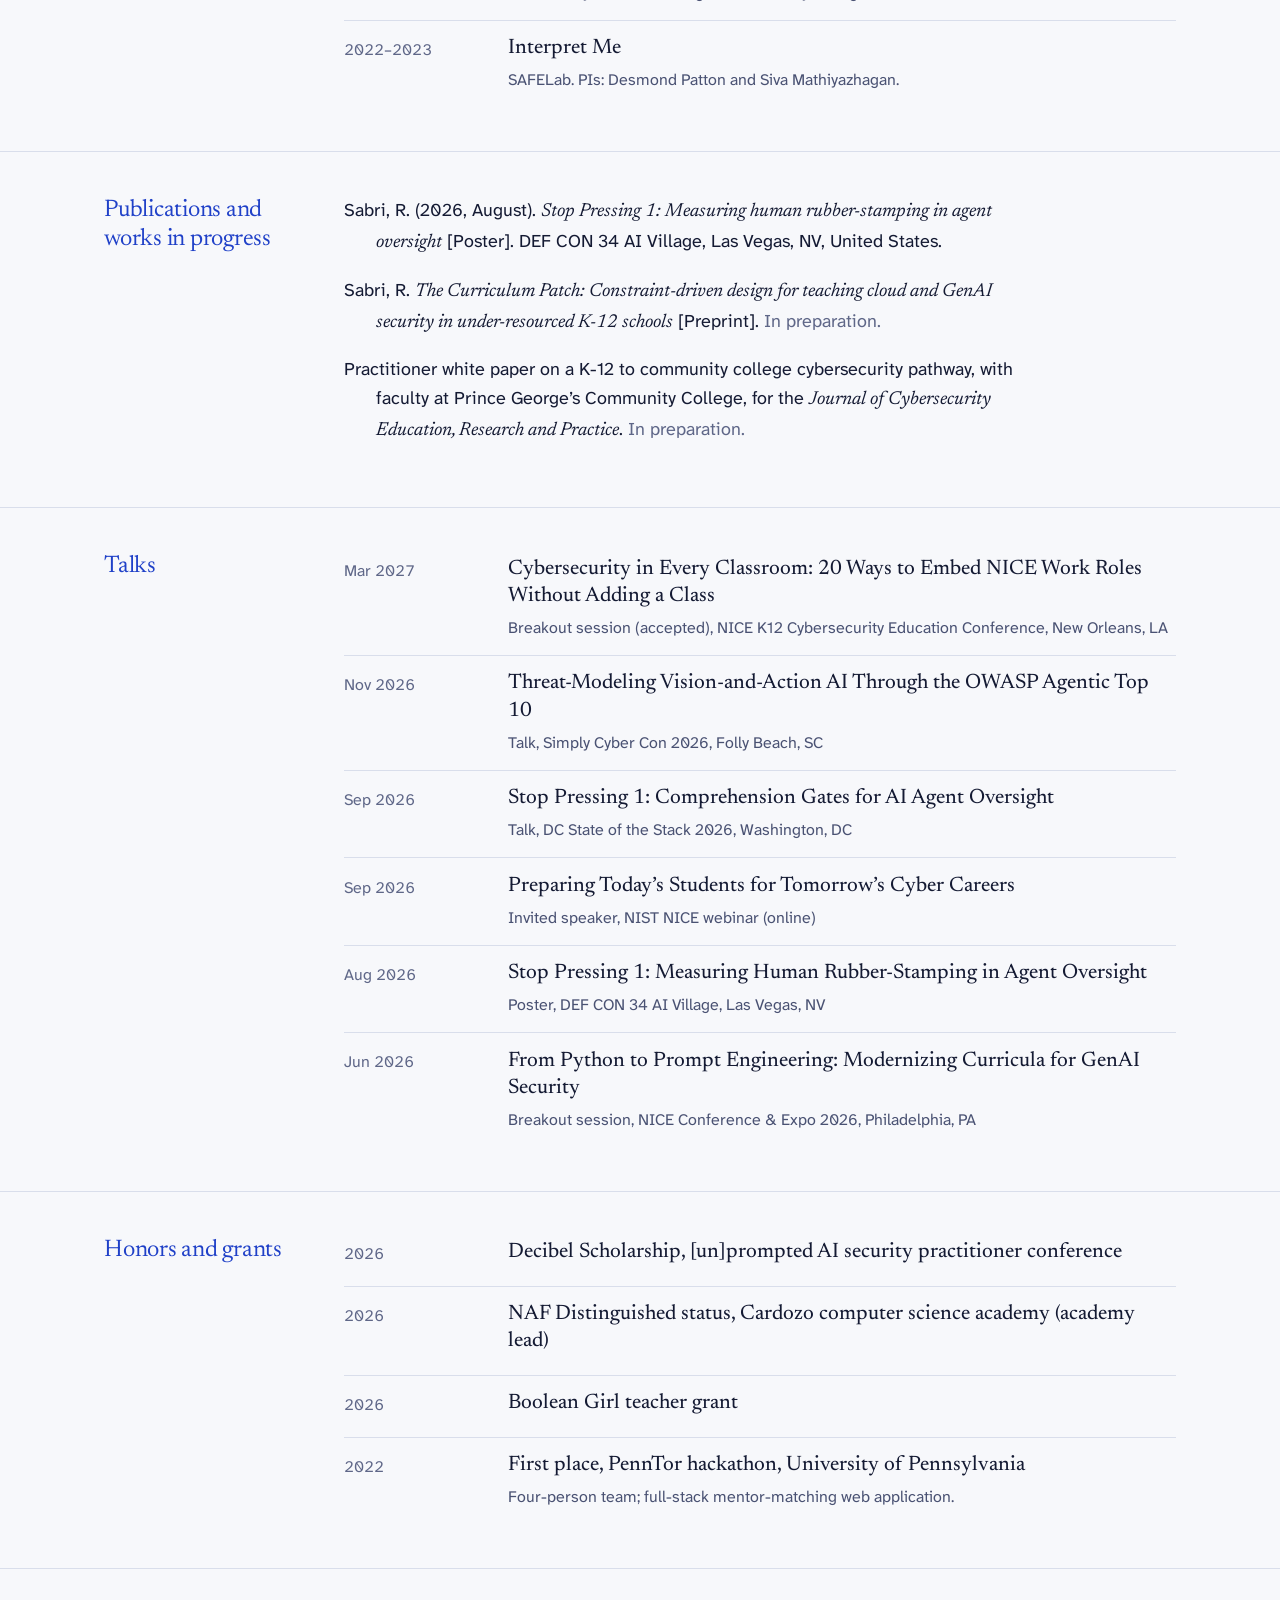
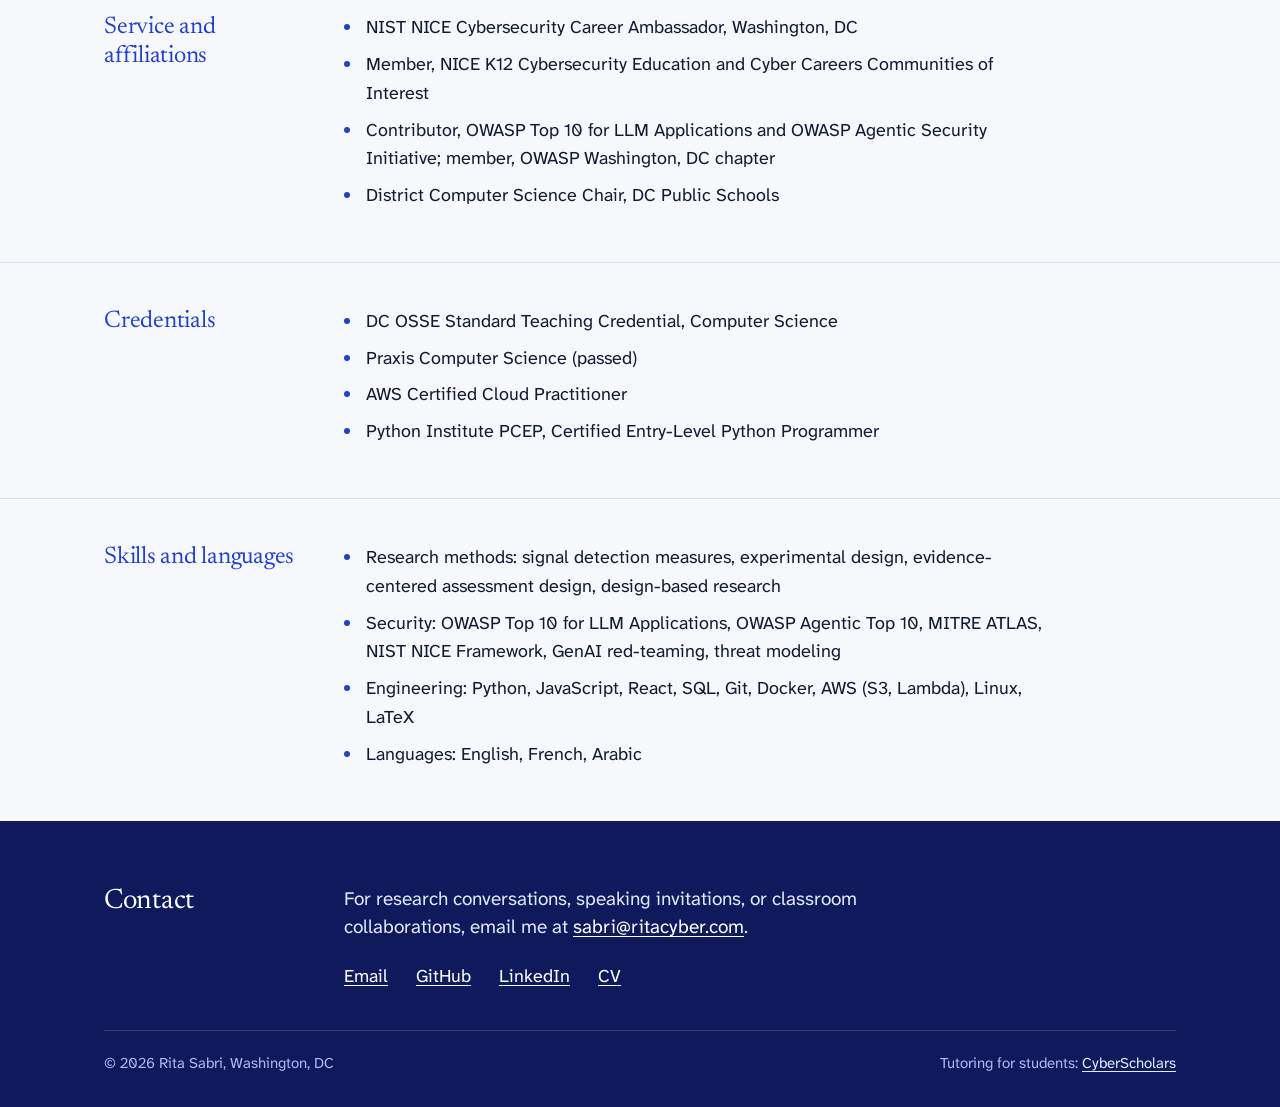
==== commit 724e6c4c: "Update index.html" ====
--- a/cv/index.html
+++ b/cv/index.html
@@ -85,14 +85,6 @@
           <p class="entry-title">Lead Computer Science and Cybersecurity Educator; District Computer Science Chair</p>
           <p class="entry-meta">Cardozo Education Campus, DC Public Schools, Washington, DC</p>
         </div>
-      </li>
-      <li class="entry">
-        <span class="entry-date">2024</span>
-        <div class="entry-body">
-          <p class="entry-title">Business Operations Associate</p>
-          <p class="entry-meta">Maxsa Innovations, Fairfax Station, VA</p>
-        </div>
-      </li>
       <li class="entry">
         <span class="entry-date">2022&ndash;2024</span>
         <div class="entry-body">
